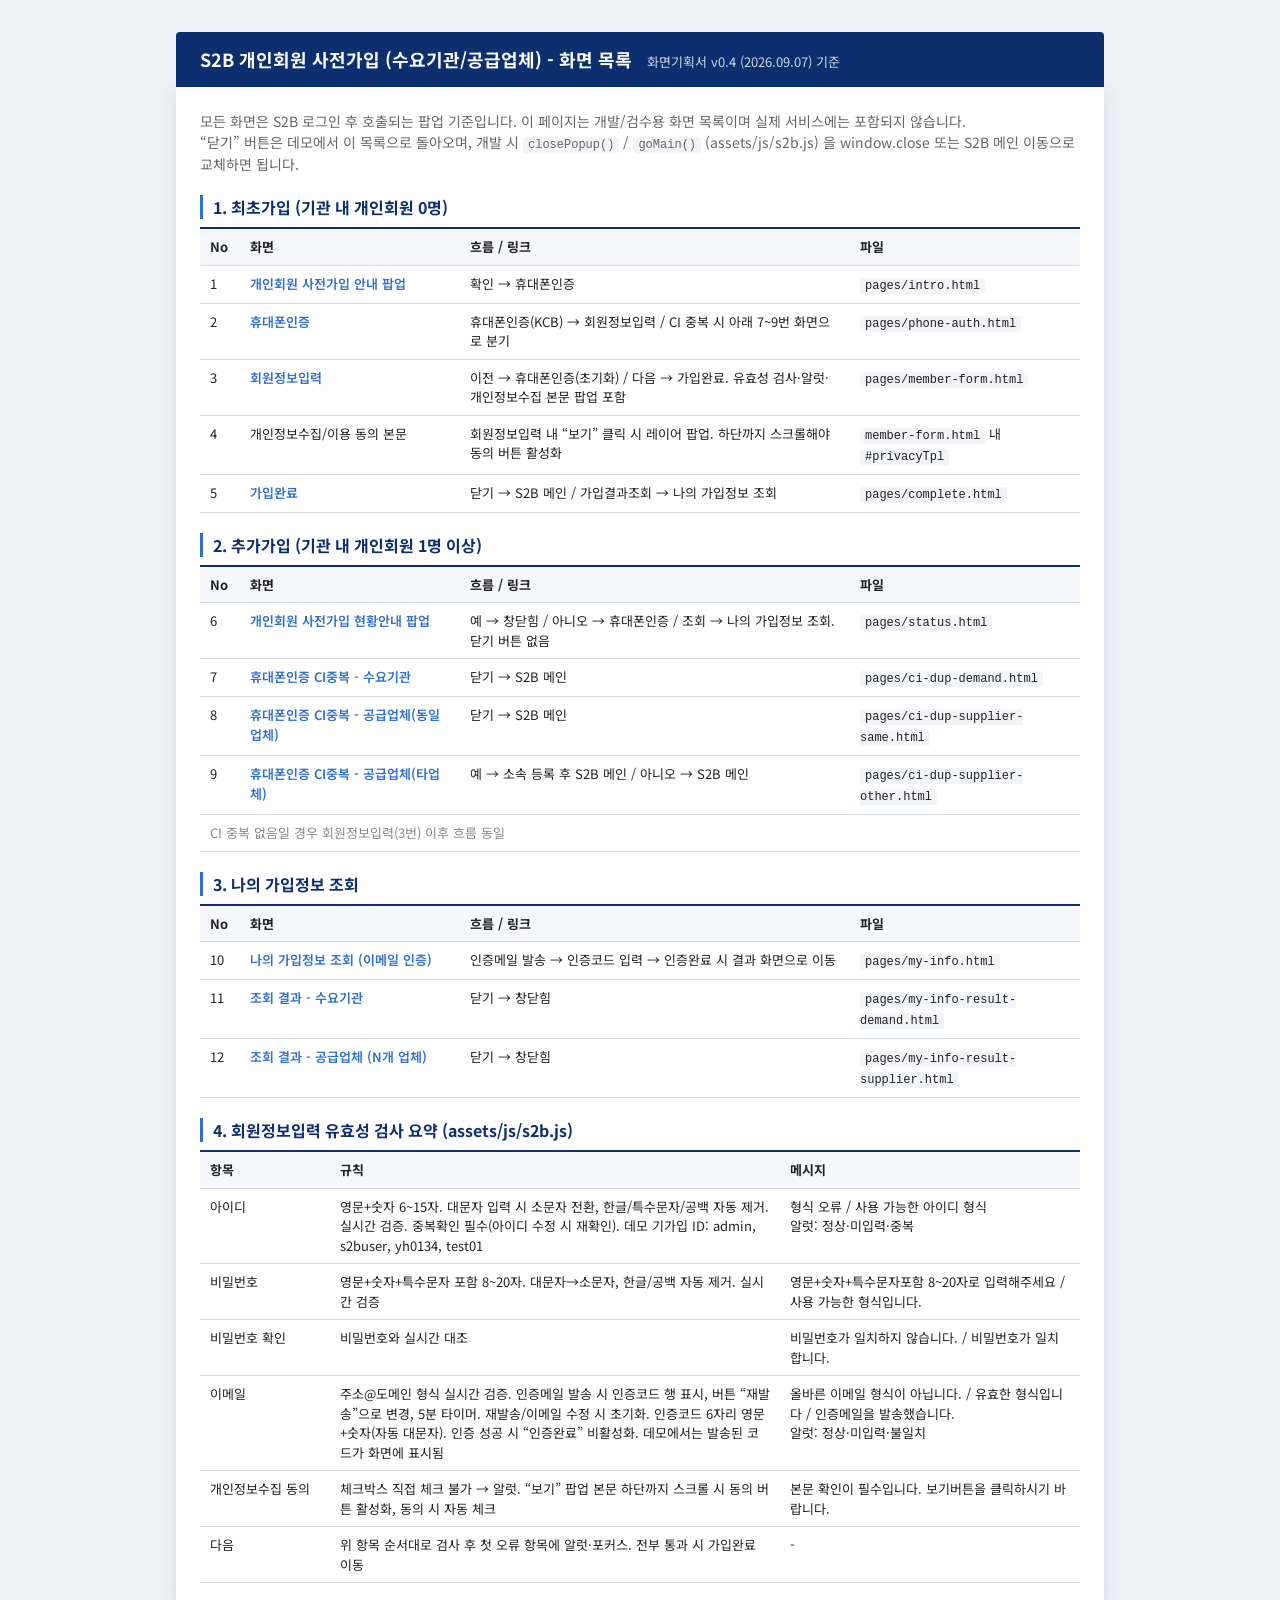
==== index.html @ 2807f75c "S2B 개인회원 사전가입 마이크로사이트 퍼블리싱 - 화면 11종 HTML, 공통 CSS/JS, 벨리데이션 자체점검 - Struts/JSP 바인딩 주석, S2B_API 스텁 분리 -" ====
<!DOCTYPE html>
<html lang="ko">
<head>
<meta charset="UTF-8">
<meta name="viewport" content="width=device-width, initial-scale=1">
<title>S2B 개인회원 사전가입 - 화면 목록</title>
<link href="https://fonts.googleapis.com/css2?family=Noto+Sans+KR:wght@400;500;700;900&display=swap" rel="stylesheet">
<link rel="stylesheet" href="assets/css/s2b.css">
</head>
<body>
<div class="idx">
  <div class="top-bar">S2B 개인회원 사전가입 (수요기관/공급업체) - 화면 목록 <span style="font-weight:400;font-size:13px;opacity:.8;margin-left:10px">화면기획서 v0.4 (2026.09.07) 기준</span></div>
  <div class="box">
    <p class="desc">모든 화면은 S2B 로그인 후 호출되는 팝업 기준입니다. 이 페이지는 개발/검수용 화면 목록이며 실제 서비스에는 포함되지 않습니다.<br>
    “닫기” 버튼은 데모에서 이 목록으로 돌아오며, 개발 시 <code>closePopup()</code> / <code>goMain()</code> (assets/js/s2b.js) 을 window.close 또는 S2B 메인 이동으로 교체하면 됩니다.</p>

    <h2>1. 최초가입 (기관 내 개인회원 0명)</h2>
    <table>
      <tr><th style="width:40px">No</th><th style="width:220px">화면</th><th>흐름 / 링크</th><th style="width:230px">파일</th></tr>
      <tr><td>1</td><td><a href="pages/intro.html">개인회원 사전가입 안내 팝업</a></td><td>확인 → 휴대폰인증</td><td><code>pages/intro.html</code></td></tr>
      <tr><td>2</td><td><a href="pages/phone-auth.html">휴대폰인증</a></td><td>휴대폰인증(KCB) → 회원정보입력 / CI 중복 시 아래 7~9번 화면으로 분기</td><td><code>pages/phone-auth.html</code></td></tr>
      <tr><td>3</td><td><a href="pages/member-form.html">회원정보입력</a></td><td>이전 → 휴대폰인증(초기화) / 다음 → 가입완료. 유효성 검사·알럿·개인정보수집 본문 팝업 포함</td><td><code>pages/member-form.html</code></td></tr>
      <tr><td>4</td><td>개인정보수집/이용 동의 본문</td><td>회원정보입력 내 “보기” 클릭 시 레이어 팝업. 하단까지 스크롤해야 동의 버튼 활성화</td><td><code>member-form.html</code> 내 <code>#privacyTpl</code></td></tr>
      <tr><td>5</td><td><a href="pages/complete.html">가입완료</a></td><td>닫기 → S2B 메인 / 가입결과조회 → 나의 가입정보 조회</td><td><code>pages/complete.html</code></td></tr>
    </table>

    <h2>2. 추가가입 (기관 내 개인회원 1명 이상)</h2>
    <table>
      <tr><th style="width:40px">No</th><th style="width:220px">화면</th><th>흐름 / 링크</th><th style="width:230px">파일</th></tr>
      <tr><td>6</td><td><a href="pages/status.html">개인회원 사전가입 현황안내 팝업</a></td><td>예 → 창닫힘 / 아니오 → 휴대폰인증 / 조회 → 나의 가입정보 조회. 닫기 버튼 없음</td><td><code>pages/status.html</code></td></tr>
      <tr><td>7</td><td><a href="pages/ci-dup-demand.html">휴대폰인증 CI중복 - 수요기관</a></td><td>닫기 → S2B 메인</td><td><code>pages/ci-dup-demand.html</code></td></tr>
      <tr><td>8</td><td><a href="pages/ci-dup-supplier-same.html">휴대폰인증 CI중복 - 공급업체(동일업체)</a></td><td>닫기 → S2B 메인</td><td><code>pages/ci-dup-supplier-same.html</code></td></tr>
      <tr><td>9</td><td><a href="pages/ci-dup-supplier-other.html">휴대폰인증 CI중복 - 공급업체(타업체)</a></td><td>예 → 소속 등록 후 S2B 메인 / 아니오 → S2B 메인</td><td><code>pages/ci-dup-supplier-other.html</code></td></tr>
      <tr><td colspan="4" style="color:#888">CI 중복 없음일 경우 회원정보입력(3번) 이후 흐름 동일</td></tr>
    </table>

    <h2>3. 나의 가입정보 조회</h2>
    <table>
      <tr><th style="width:40px">No</th><th style="width:220px">화면</th><th>흐름 / 링크</th><th style="width:230px">파일</th></tr>
      <tr><td>10</td><td><a href="pages/my-info.html">나의 가입정보 조회 (이메일 인증)</a></td><td>인증메일 발송 → 인증코드 입력 → 인증완료 시 결과 화면으로 이동</td><td><code>pages/my-info.html</code></td></tr>
      <tr><td>11</td><td><a href="pages/my-info-result-demand.html">조회 결과 - 수요기관</a></td><td>닫기 → 창닫힘</td><td><code>pages/my-info-result-demand.html</code></td></tr>
      <tr><td>12</td><td><a href="pages/my-info-result-supplier.html">조회 결과 - 공급업체 (N개 업체)</a></td><td>닫기 → 창닫힘</td><td><code>pages/my-info-result-supplier.html</code></td></tr>
    </table>

    <h2>4. 회원정보입력 유효성 검사 요약 (assets/js/s2b.js)</h2>
    <table>
      <tr><th style="width:130px">항목</th><th>규칙</th><th style="width:300px">메시지</th></tr>
      <tr><td>아이디</td><td>영문+숫자 6~15자. 대문자 입력 시 소문자 전환, 한글/특수문자/공백 자동 제거. 실시간 검증. 중복확인 필수(아이디 수정 시 재확인). 데모 기가입 ID: admin, s2buser, yh0134, test01</td><td>형식 오류 / 사용 가능한 아이디 형식<br>알럿: 정상·미입력·중복</td></tr>
      <tr><td>비밀번호</td><td>영문+숫자+특수문자 포함 8~20자. 대문자→소문자, 한글/공백 자동 제거. 실시간 검증</td><td>영문+숫자+특수문자포함 8~20자로 입력해주세요 / 사용 가능한 형식입니다.</td></tr>
      <tr><td>비밀번호 확인</td><td>비밀번호와 실시간 대조</td><td>비밀번호가 일치하지 않습니다. / 비밀번호가 일치합니다.</td></tr>
      <tr><td>이메일</td><td>주소@도메인 형식 실시간 검증. 인증메일 발송 시 인증코드 행 표시, 버튼 “재발송”으로 변경, 5분 타이머. 재발송/이메일 수정 시 초기화. 인증코드 6자리 영문+숫자(자동 대문자). 인증 성공 시 “인증완료” 비활성화. 데모에서는 발송된 코드가 화면에 표시됨</td><td>올바른 이메일 형식이 아닙니다. / 유효한 형식입니다 / 인증메일을 발송했습니다.<br>알럿: 정상·미입력·불일치</td></tr>
      <tr><td>개인정보수집 동의</td><td>체크박스 직접 체크 불가 → 알럿. “보기” 팝업 본문 하단까지 스크롤 시 동의 버튼 활성화, 동의 시 자동 체크</td><td>본문 확인이 필수입니다. 보기버튼을 클릭하시기 바랍니다.</td></tr>
      <tr><td>다음</td><td>위 항목 순서대로 검사 후 첫 오류 항목에 알럿·포커스. 전부 통과 시 가입완료 이동</td><td>-</td></tr>
    </table>
  </div>
</div>
</body>
</html>
---- assets/css/s2b.css ----
/* S2B 개인회원 사전가입 마이크로사이트 - 공통 스타일 (s2b.kr 룩앤필 기준) */
:root{
  --navy:#0d2f6f;      /* 상단바/타이틀 */
  --blue:#2f6fd0;      /* 주요 버튼/포인트 */
  --blue-light:#e8f0fb;
  --orange:#f08a24;
  --green:#8fc23a;
  --purple:#6b2fb3;
  --red:#d9332b;
  --txt:#222;
  --sub:#666;
  --line:#d5dbe3;
  --bg:#eef2f7;
}
*{box-sizing:border-box}
html,body{margin:0;padding:0}
body{font-family:"Noto Sans KR","Malgun Gothic","Apple SD Gothic Neo",sans-serif;font-size:14px;color:var(--txt);background:var(--bg);line-height:1.5;-webkit-font-smoothing:antialiased}
a{color:inherit;text-decoration:none}
button{font-family:inherit;cursor:pointer}
input{font-family:inherit}
.hidden{display:none!important}

/* ===== 팝업 프레임 ===== */
.popup{max-width:760px;margin:24px auto;background:#fff;box-shadow:0 4px 20px rgba(13,47,111,.12);border-radius:4px;overflow:hidden}
.popup.wide{max-width:860px}
.popup-head{display:flex;align-items:center;justify-content:space-between;padding:18px 28px;border-bottom:2px solid var(--navy)}
.logo{display:flex;align-items:center;gap:12px}
.logo img{display:block}
.logo>img{height:26px}
.logo span{font-size:11px;color:#555;line-height:1.3}
.logo span img{height:13px;margin-top:3px}
.popup-head .close{background:none;border:0;font-size:28px;line-height:1;color:#555;padding:0 4px}
.popup-title{background:var(--navy);color:#fff;padding:12px 24px;font-size:18px;font-weight:700}
.popup-body{padding:24px}
.popup-foot{display:flex;justify-content:center;gap:10px;padding:8px 24px 28px}

/* ===== 진행 단계 ===== */
.steps{display:flex;gap:6px;margin:0 0 24px;padding:0;list-style:none;counter-reset:s}
.steps li{flex:1;text-align:center;padding:10px 0;background:#f2f4f8;color:#999;font-weight:600;position:relative;border-radius:3px}
.steps li::before{counter-increment:s;content:counter(s);display:inline-block;width:20px;height:20px;line-height:20px;border-radius:50%;background:#c8cdd6;color:#fff;font-size:12px;margin-right:6px}
.steps li.on{background:var(--blue);color:#fff}
.steps li.on::before{background:#fff;color:var(--blue)}
.steps li.done{background:var(--blue-light);color:var(--blue)}
.steps li.done::before{background:var(--blue)}

/* ===== 텍스트 ===== */
.tit{font-size:20px;font-weight:700;color:var(--navy);margin:0 0 6px}
.tit.center{text-align:center}
.tit .point{color:var(--orange)}
.sub-tit{font-size:15px;font-weight:700;color:var(--txt);margin:20px 0 8px;padding-left:10px;border-left:3px solid var(--blue)}
.desc{margin:0 0 12px;color:var(--sub)}
.notice{background:#f7f9fc;border:1px solid var(--line);border-radius:4px;padding:14px 18px;margin:12px 0}
.notice p{margin:0 0 4px}
.notice.point{background:#fff8ef;border-color:#f6d5b0}
.notice.blue{background:var(--blue-light);border-color:#bfd3f1}
.notice ul{margin:6px 0 0;padding-left:18px}
.notice li{margin:2px 0}
.txt-red{color:var(--red)}
.txt-blue{color:var(--blue)}
.txt-orange{color:var(--orange)}
.badge{display:inline-block;padding:2px 8px;border-radius:3px;font-size:12px;font-weight:700;color:#fff;background:var(--orange);vertical-align:middle}
.badge.blue{background:var(--blue)}
.center{text-align:center}
.big-msg{font-size:22px;font-weight:700;color:var(--navy);text-align:center;margin:12px 0 4px}

/* ===== 버튼 ===== */
.btn{display:inline-flex;align-items:center;justify-content:center;min-width:110px;height:44px;padding:0 22px;border:1px solid var(--line);background:#fff;color:var(--txt);font-size:15px;font-weight:600;border-radius:3px;transition:.15s}
.btn:hover{border-color:var(--blue);color:var(--blue)}
.btn.primary{background:var(--blue);border-color:var(--blue);color:#fff}
.btn.primary:hover{background:#255fb8}
.btn.navy{background:var(--navy);border-color:var(--navy);color:#fff}
.btn.orange{background:var(--orange);border-color:var(--orange);color:#fff}
.btn.sm{min-width:auto;height:34px;padding:0 12px;font-size:13px}
.btn.xs{min-width:auto;height:26px;padding:0 10px;font-size:12px;font-weight:500}
.btn.big{height:56px;font-size:17px;min-width:220px}
.btn:disabled{background:#e9ecf1;border-color:#e0e4ea;color:#999;cursor:default}
.btn:disabled:hover{color:#999;border-color:#e0e4ea}

/* ===== 폼 ===== */
.form-tbl{width:100%;border-collapse:collapse;border-top:2px solid var(--navy)}
.form-tbl th,.form-tbl td{border-bottom:1px solid var(--line);padding:10px 14px;text-align:left;vertical-align:top}
.form-tbl th{width:140px;background:#f5f7fa;font-weight:600;color:#333;padding-top:18px}
.form-tbl th .req{color:var(--red);margin-left:2px}
.inp{height:38px;padding:0 10px;border:1px solid var(--line);border-radius:3px;font-size:14px;width:100%;max-width:340px;outline:0}
.inp:focus{border-color:var(--blue);box-shadow:0 0 0 2px rgba(47,111,208,.15)}
.inp[readonly]{background:#f2f4f8;color:#555}
.inp.err{border-color:var(--red)}
.inp.ok{border-color:#2e9e5b}
.inp.short{max-width:200px}
.field{display:flex;gap:6px;align-items:center;flex-wrap:wrap}
.msg{display:block;margin-top:5px;font-size:12px;color:var(--sub);min-height:16px}
.msg.err{color:var(--red)}
.msg.ok{color:#2e9e5b}
.msg.info{color:var(--blue)}
.timer{color:var(--red);font-weight:700;font-size:13px;min-width:56px;text-align:center}
.agree{display:flex;align-items:center;gap:8px;padding:14px 16px;background:#f5f7fa;border:1px solid var(--line);border-radius:4px;margin-top:20px;flex-wrap:wrap}
.agree label{font-weight:600;display:flex;align-items:center;gap:6px}
.agree input[type=checkbox]{width:18px;height:18px;accent-color:var(--blue)}
.agree .guide{flex-basis:100%;font-size:12px;color:var(--sub);margin-top:2px}

/* ===== 정보 테이블(가입완료/조회결과) ===== */
.info-tbl{width:100%;border-collapse:collapse;border-top:2px solid var(--navy);margin:8px 0 12px}
.info-tbl th,.info-tbl td{border-bottom:1px solid var(--line);padding:11px 14px;text-align:left}
.info-tbl th{width:140px;background:#f5f7fa;font-weight:600}
.info-tbl.num th{width:auto}

/* ===== 목록 테이블(현황) ===== */
.list-tbl{width:100%;border-collapse:collapse;border-top:2px solid var(--navy);font-size:13px}
.list-tbl th,.list-tbl td{border-bottom:1px solid var(--line);padding:9px 8px;text-align:center}
.list-tbl th{background:#f5f7fa;font-weight:600}
.list-tbl td.empty{color:#bbb}
.paging{display:flex;justify-content:center;gap:4px;margin:14px 0}
.paging a{min-width:30px;height:30px;line-height:28px;text-align:center;border:1px solid var(--line);border-radius:3px;font-size:13px;color:#555;background:#fff}
.paging a.on{background:var(--navy);border-color:var(--navy);color:#fff;font-weight:700}
.paging a.arrow{color:#999}
.question{text-align:center;font-size:17px;font-weight:700;color:var(--navy);margin:22px 0 10px}

/* ===== 알럿/모달 ===== */
.dim{position:fixed;inset:0;background:rgba(0,0,0,.45);display:flex;align-items:center;justify-content:center;z-index:100}
.alert{width:380px;background:#fff;border-radius:6px;overflow:hidden;box-shadow:0 10px 30px rgba(0,0,0,.25)}
.alert .alert-head{background:var(--navy);color:#fff;padding:10px 16px;font-weight:700;font-size:14px}
.alert .alert-body{padding:26px 22px;text-align:center;font-size:15px;white-space:pre-line;line-height:1.6}
.alert .alert-foot{padding:0 22px 20px;display:flex;justify-content:center;gap:8px}
.modal{width:640px;max-width:calc(100% - 32px);background:#fff;border-radius:6px;overflow:hidden;box-shadow:0 10px 30px rgba(0,0,0,.25)}
.modal .modal-head{display:flex;justify-content:space-between;align-items:center;background:var(--navy);color:#fff;padding:12px 18px;font-weight:700;font-size:16px}
.modal .modal-head .close{background:none;border:0;color:#fff;font-size:24px;line-height:1}
.modal .modal-body{padding:18px}
.modal .scroll-box{height:360px;overflow-y:auto;border:1px solid var(--line);padding:16px;font-size:13px;line-height:1.7;color:#333}
.modal .scroll-box h4{margin:14px 0 4px;color:var(--navy)}
.modal .scroll-box h4:first-child{margin-top:0}
.modal .scroll-hint{font-size:12px;color:var(--red);margin:8px 0 0;text-align:center}
.modal .modal-foot{display:flex;justify-content:center;gap:8px;padding:0 18px 20px}

/* ===== 휴대폰 인증 ===== */
.auth-box{margin:30px auto;max-width:420px;text-align:center;padding:36px 24px;border:1px solid var(--line);border-radius:6px;background:#fafbfd}
.auth-box .ico{width:64px;height:64px;margin:0 auto 16px;border-radius:50%;background:var(--blue-light);display:flex;align-items:center;justify-content:center}
.auth-box .ico svg{width:34px;height:34px;fill:none;stroke:var(--blue);stroke-width:1.8}

/* ===== 개발용 안내 ===== */
.dev-note{font-size:11px;color:#a55;background:#fff3f3;border:1px dashed #e5aaaa;padding:4px 8px;border-radius:3px;display:inline-block;margin-top:6px}

/* ===== 인덱스(화면목록) ===== */
.idx{max-width:960px;margin:32px auto;padding:0 16px}
.idx .top-bar{background:var(--navy);color:#fff;padding:14px 24px;border-radius:4px 4px 0 0;font-weight:700;font-size:18px}
.idx .box{background:#fff;padding:24px;border-radius:0 0 4px 4px;box-shadow:0 4px 20px rgba(13,47,111,.1)}
.idx h2{font-size:16px;color:var(--navy);margin:20px 0 8px;padding-left:10px;border-left:3px solid var(--blue)}
.idx h2:first-child{margin-top:0}
.idx table{width:100%;border-collapse:collapse;font-size:13px;border-top:2px solid var(--navy)}
.idx th,.idx td{border-bottom:1px solid var(--line);padding:8px 10px;text-align:left;vertical-align:top}
.idx th{background:#f5f7fa;white-space:nowrap}
.idx td a{color:var(--blue);font-weight:600}
.idx td a:hover{text-decoration:underline}
.idx code{background:#f2f4f8;padding:1px 5px;border-radius:3px;font-size:12px}

@media (max-width:640px){
  .popup{margin:0;border-radius:0}
  .form-tbl th,.form-tbl td{display:block;width:100%}
  .form-tbl th{padding:8px 14px 2px;background:none;border:0}
  .steps li{font-size:12px}
}
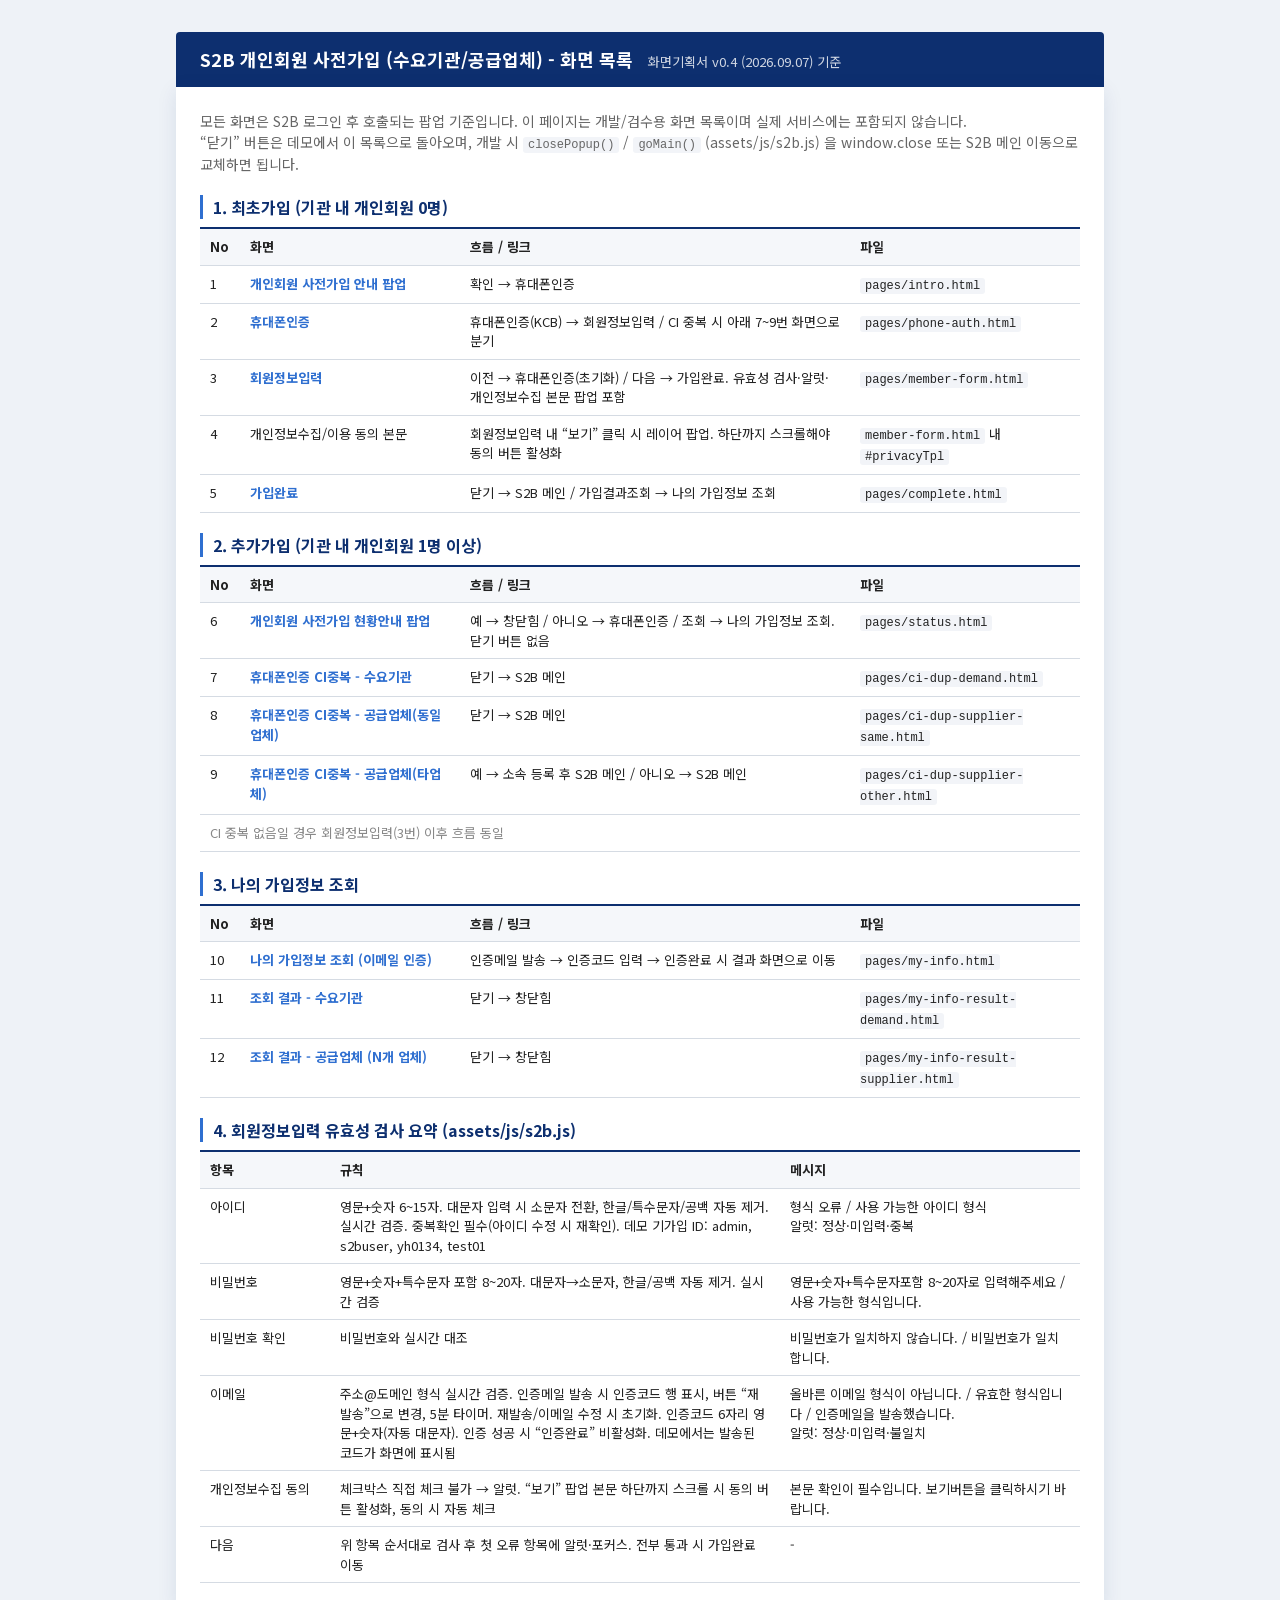
==== commit 7f88022b: "내부망 대응: Noto Sans KR 로컬 글꼴 적용 - assets/fonts woff2 400/500/700 (한글 11,172자 전체 서브셋, OFL) - Google Fon" ====
--- a/index.html
+++ b/index.html
@@ -4,7 +4,6 @@
 <meta charset="UTF-8">
 <meta name="viewport" content="width=device-width, initial-scale=1">
 <title>S2B 개인회원 사전가입 - 화면 목록</title>
-<link href="https://fonts.googleapis.com/css2?family=Noto+Sans+KR:wght@400;500;700;900&display=swap" rel="stylesheet">
 <link rel="stylesheet" href="assets/css/s2b.css">
 </head>
 <body>
--- a/assets/css/s2b.css
+++ b/assets/css/s2b.css
@@ -1,4 +1,8 @@
 /* S2B 개인회원 사전가입 마이크로사이트 - 공통 스타일 (s2b.kr 룩앤필 기준) */
+/* 내부망 대응: Noto Sans KR 로컬 글꼴 (assets/fonts). 외부 CDN 미참조 */
+@font-face{font-family:"Noto Sans KR";font-style:normal;font-weight:400;font-display:swap;src:url("../fonts/noto-sans-kr-400.woff2") format("woff2")}
+@font-face{font-family:"Noto Sans KR";font-style:normal;font-weight:500;font-display:swap;src:url("../fonts/noto-sans-kr-500.woff2") format("woff2")}
+@font-face{font-family:"Noto Sans KR";font-style:normal;font-weight:700;font-display:swap;src:url("../fonts/noto-sans-kr-700.woff2") format("woff2")}
 :root{
   --navy:#0d2f6f;      /* 상단바/타이틀 */
   --blue:#2f6fd0;      /* 주요 버튼/포인트 */
